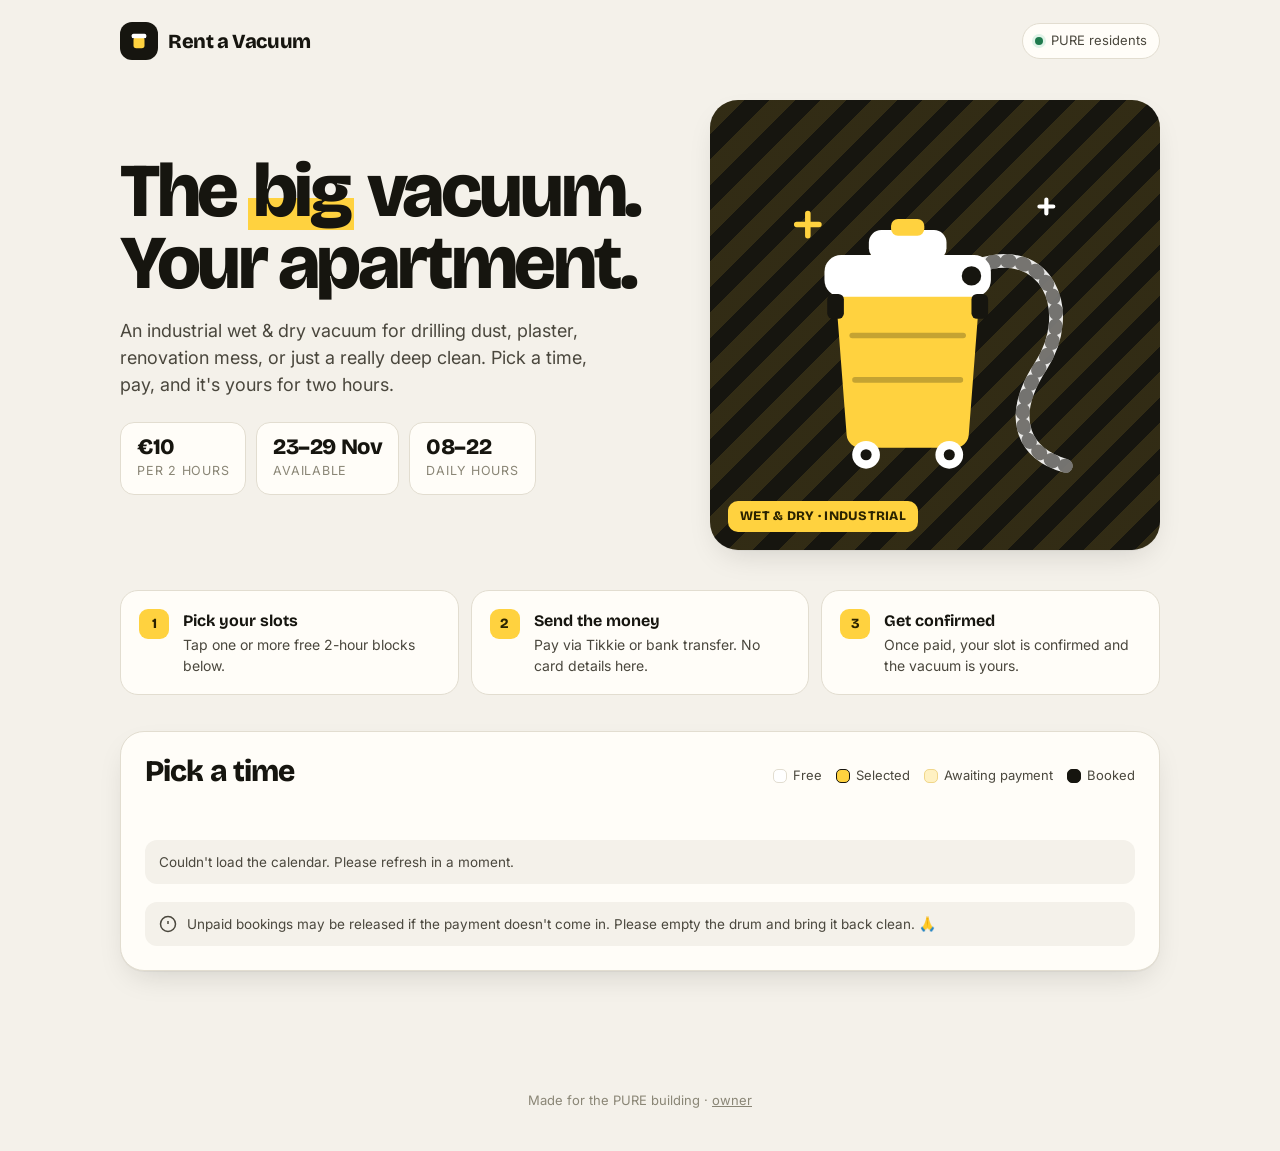
==== rentavacuum/index.html @ 5279eaf1 "Add Rent a Vacuum booking site Static booking page + owner admin backed by Supabase RPC functions.  " ====
<!doctype html>
<html lang="en">
<head>
  <meta charset="utf-8" />
  <meta name="viewport" content="width=device-width, initial-scale=1, viewport-fit=cover" />
  <title>Rent a Vacuum · PURE</title>
  <meta name="description" content="Book the industrial vacuum cleaner for your PURE apartment. €10 per 2-hour slot." />
  <meta name="theme-color" content="#16150f" />
  <link rel="icon" href="data:image/svg+xml,%3Csvg xmlns='http://www.w3.org/2000/svg' viewBox='0 0 64 64'%3E%3Crect width='64' height='64' rx='16' fill='%2316150f'/%3E%3Crect x='18' y='22' width='28' height='28' rx='6' fill='%23ffd23f'/%3E%3Crect x='14' y='16' width='36' height='9' rx='4' fill='%23fff'/%3E%3C/svg%3E" />
  <link rel="preconnect" href="https://fonts.googleapis.com" />
  <link rel="preconnect" href="https://fonts.gstatic.com" crossorigin />
  <link href="https://fonts.googleapis.com/css2?family=Bricolage+Grotesque:opsz,wght@12..96,600;12..96,800&family=Inter:wght@400;500;600;700&display=swap" rel="stylesheet" />
  <link rel="stylesheet" href="style.css" />
</head>
<body>
  <div class="wrap">
    <header class="top">
      <a class="brand" href="./">
        <span class="brand-mark">
          <svg viewBox="0 0 24 24" fill="none"><rect x="6" y="8" width="12" height="12" rx="3" fill="#ffd23f"/><rect x="4" y="4" width="16" height="5" rx="2" fill="#fff"/></svg>
        </span>
        Rent a Vacuum
      </a>
      <span class="pill"><span class="dot"></span> PURE residents</span>
    </header>

    <section class="hero">
      <div>
        <h1>The <em>big</em> vacuum.<br />Your apartment.</h1>
        <p class="lead">An industrial wet &amp; dry vacuum for drilling dust, plaster, renovation mess, or just a really deep clean. Pick a time, pay, and it's yours for two hours.</p>
        <div class="facts">
          <div class="fact"><b id="f-price">€10</b><span>per 2 hours</span></div>
          <div class="fact"><b id="f-dates">23–29 Nov</b><span>available</span></div>
          <div class="fact"><b id="f-hours">08–22</b><span>daily hours</span></div>
        </div>
      </div>
      <div class="hero-art" aria-hidden="true">
        <svg viewBox="0 0 240 240" fill="none" stroke-linecap="round" stroke-linejoin="round">
          <!-- hose -->
          <path d="M150 78 C 200 60, 222 110, 196 150 S 186 214, 214 222" stroke="#fff" stroke-width="10" opacity=".9"/>
          <path d="M150 78 C 200 60, 222 110, 196 150 S 186 214, 214 222" stroke="#16150f" stroke-width="10" stroke-dasharray="2 9" opacity=".55"/>
          <!-- drum -->
          <path d="M48 96 h104 l-8 104 a10 10 0 0 1 -10 9 H66 a10 10 0 0 1 -10 -9 Z" fill="#ffd23f"/>
          <path d="M60 128 h80" stroke="#16150f" stroke-width="4" opacity=".25"/>
          <path d="M62 160 h76" stroke="#16150f" stroke-width="4" opacity=".25"/>
          <!-- lid / motor -->
          <rect x="40" y="70" width="120" height="30" rx="12" fill="#fff"/>
          <rect x="72" y="52" width="56" height="22" rx="9" fill="#fff"/>
          <rect x="88" y="44" width="24" height="12" rx="5" fill="#ffd23f"/>
          <circle cx="146" cy="85" r="7" fill="#16150f"/>
          <!-- clips -->
          <rect x="42" y="98" width="12" height="18" rx="4" fill="#16150f"/>
          <rect x="146" y="98" width="12" height="18" rx="4" fill="#16150f"/>
          <!-- wheels -->
          <circle cx="70" cy="214" r="10" fill="#fff"/>
          <circle cx="130" cy="214" r="10" fill="#fff"/>
          <circle cx="70" cy="214" r="4" fill="#16150f"/>
          <circle cx="130" cy="214" r="4" fill="#16150f"/>
          <!-- sparkles -->
          <path d="M28 40 l0 16 M20 48 l16 0" stroke="#ffd23f" stroke-width="4"/>
          <path d="M200 30 l0 10 M195 35 l10 0" stroke="#fff" stroke-width="3"/>
        </svg>
        <span class="hero-tag">Wet &amp; dry · industrial</span>
      </div>
    </section>

    <section class="steps">
      <div class="step"><i>1</i><div><h3>Pick your slots</h3><p>Tap one or more free 2-hour blocks below.</p></div></div>
      <div class="step"><i>2</i><div><h3>Send the money</h3><p>Pay via Tikkie or bank transfer. No card details here.</p></div></div>
      <div class="step"><i>3</i><div><h3>Get confirmed</h3><p>Once paid, your slot is confirmed and the vacuum is yours.</p></div></div>
    </section>

    <section id="mine" class="card mine-box" hidden></section>

    <section class="card book" id="book">
      <div class="book-head">
        <h2>Pick a time</h2>
        <div class="legend">
          <span><i class="sw free"></i>Free</span>
          <span><i class="sw sel"></i>Selected</span>
          <span><i class="sw pend"></i>Awaiting payment</span>
          <span><i class="sw conf"></i>Booked</span>
        </div>
      </div>
      <div class="days" id="days"></div>
      <div class="slots" id="slots">
        <div class="skeleton"></div><div class="skeleton"></div><div class="skeleton"></div><div class="skeleton"></div>
      </div>
      <div class="note">
        <svg width="18" height="18" viewBox="0 0 24 24" fill="none" stroke="currentColor" stroke-width="2" style="flex:none;margin-top:1px"><circle cx="12" cy="12" r="10"/><path d="M12 8v4M12 16h.01"/></svg>
        <span>Unpaid bookings may be released if the payment doesn't come in. Please empty the drum and bring it back clean. 🙏</span>
      </div>
    </section>
  </div>

  <footer>Made for the PURE building · <a href="admin.html" rel="nofollow">owner</a></footer>

  <!-- cart -->
  <div class="cart" id="cart">
    <div class="sum"><span id="cart-count">0 slots</span><b id="cart-total">€0</b></div>
    <div style="display:flex;gap:8px">
      <button class="btn sm" style="background:rgba(255,255,255,.1);color:#fff" id="cart-clear">Clear</button>
      <button class="btn primary" id="cart-go">Book now →</button>
    </div>
  </div>

  <!-- booking modal -->
  <div class="modal" id="modal" role="dialog" aria-modal="true" aria-labelledby="m-title">
    <div class="sheet" id="sheet"></div>
  </div>

  <div class="toast" id="toast"></div>

  <script src="config.js"></script>
  <script src="app.js"></script>
</body>
</html>
---- rentavacuum/style.css ----
:root {
  --bg: #f4f1ea;
  --paper: #fffdf8;
  --ink: #16150f;
  --ink-2: #4a473d;
  --ink-3: #8a8676;
  --line: #e2ddd0;
  --accent: #ffd23f;
  --accent-ink: #2b2300;
  --free: #ffffff;
  --pending: #fff1c2;
  --pending-ink: #8a6200;
  --ok: #1f7a4d;
  --ok-bg: #dff3e7;
  --bad: #b3261e;
  --bad-bg: #fbe3e1;
  --radius: 18px;
  --shadow: 0 1px 0 rgba(22, 21, 15, .04), 0 12px 32px -12px rgba(22, 21, 15, .18);
  --display: "Bricolage Grotesque", system-ui, sans-serif;
  --body: "Inter", system-ui, -apple-system, sans-serif;
}

* { box-sizing: border-box; }
html, body { margin: 0; }
body {
  background: var(--bg);
  color: var(--ink);
  font: 15px/1.5 var(--body);
  -webkit-font-smoothing: antialiased;
  min-height: 100vh;
}
button { font: inherit; cursor: pointer; color: inherit; }
input, textarea { font: inherit; color: inherit; }
a { color: inherit; }

.wrap { max-width: 1080px; margin: 0 auto; padding: 0 20px; }

/* ---------- top bar ---------- */
.top { display: flex; align-items: center; justify-content: space-between; padding: 22px 0; }
.brand { display: flex; align-items: center; gap: 10px; font: 800 20px/1 var(--display); letter-spacing: -.02em; text-decoration: none; }
.brand-mark {
  width: 38px; height: 38px; border-radius: 12px; background: var(--ink); display: grid; place-items: center;
}
.brand-mark svg { width: 22px; height: 22px; }
.pill { display: inline-flex; align-items: center; gap: 8px; padding: 7px 12px; border-radius: 999px; border: 1px solid var(--line); background: var(--paper); font-size: 13px; color: var(--ink-2); }
.dot { width: 8px; height: 8px; border-radius: 50%; background: var(--ok); box-shadow: 0 0 0 3px var(--ok-bg); }

/* ---------- hero ---------- */
.hero { display: grid; grid-template-columns: 1.25fr 1fr; gap: 28px; align-items: center; padding: 18px 0 40px; }
.hero h1 { font: 800 clamp(40px, 7vw, 76px)/.95 var(--display); letter-spacing: -.045em; margin: 0 0 18px; }
.hero h1 em { font-style: normal; background: linear-gradient(transparent 58%, var(--accent) 58%, var(--accent) 92%, transparent 92%); padding: 0 .06em; }
.hero p.lead { font-size: 18px; color: var(--ink-2); max-width: 46ch; margin: 0 0 24px; }
.facts { display: flex; flex-wrap: wrap; gap: 10px; }
.fact { background: var(--paper); border: 1px solid var(--line); border-radius: 14px; padding: 12px 16px; min-width: 120px; }
.fact b { display: block; font: 800 22px/1.1 var(--display); letter-spacing: -.02em; }
.fact span { font-size: 12.5px; color: var(--ink-3); text-transform: uppercase; letter-spacing: .06em; }

.hero-art {
  position: relative; aspect-ratio: 1 / 1; border-radius: 28px; background: var(--ink); overflow: hidden;
  display: grid; place-items: center; box-shadow: var(--shadow);
}
.hero-art::before {
  content: ""; position: absolute; inset: 0;
  background-image: repeating-linear-gradient(-45deg, var(--accent) 0 18px, var(--ink) 18px 36px);
  opacity: .12;
}
.hero-art svg { position: relative; width: 74%; height: auto; }
.hero-tag {
  position: absolute; left: 18px; bottom: 18px; background: var(--accent); color: var(--accent-ink);
  font: 800 13px/1 var(--display); padding: 9px 12px; border-radius: 10px; letter-spacing: .02em; text-transform: uppercase;
}

/* ---------- steps ---------- */
.steps { display: grid; grid-template-columns: repeat(3, 1fr); gap: 12px; margin: 0 0 36px; }
.step { background: var(--paper); border: 1px solid var(--line); border-radius: var(--radius); padding: 18px; display: flex; gap: 14px; align-items: flex-start; }
.step i { font: 800 14px/1 var(--display); font-style: normal; flex: none; width: 30px; height: 30px; border-radius: 9px; display: grid; place-items: center; background: var(--accent); color: var(--accent-ink); }
.step h3 { margin: 2px 0 4px; font: 700 16px/1.2 var(--display); }
.step p { margin: 0; color: var(--ink-2); font-size: 14px; }

/* ---------- booking card ---------- */
.card { background: var(--paper); border: 1px solid var(--line); border-radius: 24px; box-shadow: var(--shadow); }
.book { padding: 24px; margin-bottom: 120px; }
.book-head { display: flex; justify-content: space-between; align-items: end; gap: 16px; flex-wrap: wrap; margin-bottom: 18px; }
.book-head h2 { font: 800 30px/1 var(--display); letter-spacing: -.03em; margin: 0; }
.legend { display: flex; gap: 14px; flex-wrap: wrap; font-size: 13px; color: var(--ink-2); }
.legend span { display: inline-flex; align-items: center; gap: 6px; }
.sw { width: 14px; height: 14px; border-radius: 5px; border: 1px solid var(--line); }
.sw.free { background: var(--free); }
.sw.sel { background: var(--accent); border-color: var(--ink); }
.sw.pend { background: var(--pending); border-color: #f0d68a; }
.sw.conf { background: var(--ink); border-color: var(--ink); }

.days { display: grid; grid-template-columns: repeat(7, minmax(0, 1fr)); gap: 8px; margin-bottom: 18px; }
.day {
  border: 1.5px solid var(--line); background: var(--bg); border-radius: 14px; padding: 10px 6px; text-align: center;
  transition: transform .12s, border-color .12s, background .12s;
}
.day:hover { transform: translateY(-1px); border-color: var(--ink-3); }
.day .dow { font-size: 12px; text-transform: uppercase; letter-spacing: .08em; color: var(--ink-3); font-weight: 600; }
.day .num { font: 800 24px/1.1 var(--display); letter-spacing: -.02em; }
.day .left { font-size: 11.5px; color: var(--ink-2); margin-top: 2px; }
.day.on { background: var(--ink); border-color: var(--ink); color: #fff; }
.day.on .dow, .day.on .left { color: rgba(255,255,255,.7); }
.day.full .left { color: var(--bad); }
.day.on.full .left { color: #ffb4ab; }
.day .bubble { display: inline-block; min-width: 18px; padding: 0 5px; border-radius: 9px; background: var(--accent); color: var(--accent-ink); font-size: 11px; font-weight: 700; margin-left: 3px; }

.slots { display: grid; grid-template-columns: repeat(auto-fill, minmax(150px, 1fr)); gap: 10px; }
.slot {
  position: relative; text-align: left; border: 1.5px solid var(--line); background: var(--free); border-radius: 16px;
  padding: 14px 14px 12px; min-height: 92px; transition: transform .12s, border-color .12s, box-shadow .12s;
}
.slot .t { font: 800 21px/1.05 var(--display); letter-spacing: -.02em; }
.slot .t small { font: 600 14px var(--body); color: var(--ink-3); letter-spacing: 0; }
.slot .s { margin-top: 10px; font-size: 13px; color: var(--ink-2); display: flex; justify-content: space-between; align-items: center; }
.slot:not(:disabled):hover { transform: translateY(-2px); border-color: var(--ink); box-shadow: 0 8px 20px -10px rgba(0,0,0,.3); }
.slot.sel { background: var(--accent); border-color: var(--ink); }
.slot.sel .t small, .slot.sel .s { color: var(--accent-ink); }
.slot.sel::after {
  content: ""; position: absolute; top: 12px; right: 12px; width: 20px; height: 20px; border-radius: 50%;
  background: var(--ink) url("data:image/svg+xml,%3Csvg xmlns='http://www.w3.org/2000/svg' viewBox='0 0 24 24' fill='none' stroke='%23ffd23f' stroke-width='3.5' stroke-linecap='round' stroke-linejoin='round'%3E%3Cpath d='M5 12l5 5L20 7'/%3E%3C/svg%3E") center/12px no-repeat;
}
.slot.pending { background: var(--pending); border-color: #f0d68a; cursor: not-allowed; }
.slot.pending .s { color: var(--pending-ink); }
.slot.confirmed { background: var(--ink); border-color: var(--ink); color: #fff; cursor: not-allowed; }
.slot.confirmed .t small, .slot.confirmed .s { color: rgba(255,255,255,.65); }
.slot.past { opacity: .45; cursor: not-allowed; background: repeating-linear-gradient(-45deg, var(--bg) 0 6px, var(--paper) 6px 12px); }
.slot.mine { outline: 2px dashed var(--ink); outline-offset: 2px; }

.note { margin-top: 18px; font-size: 13.5px; color: var(--ink-2); display: flex; gap: 10px; align-items: flex-start; background: var(--bg); padding: 12px 14px; border-radius: 12px; }

/* ---------- my bookings ---------- */
.mine-box { padding: 20px 24px; margin: 0 0 20px; }
.mine-box h3 { margin: 0 0 12px; font: 800 18px/1 var(--display); }
.mine-row { display: flex; justify-content: space-between; align-items: center; gap: 12px; padding: 10px 0; border-top: 1px solid var(--line); flex-wrap: wrap; }
.mine-row:first-of-type { border-top: 0; }
.badge { display: inline-flex; align-items: center; gap: 6px; font-size: 12.5px; font-weight: 600; padding: 4px 10px; border-radius: 999px; }
.badge.pending { background: var(--pending); color: var(--pending-ink); }
.badge.confirmed { background: var(--ok-bg); color: var(--ok); }
.badge.cancelled { background: var(--bad-bg); color: var(--bad); }

/* ---------- cart bar ---------- */
.cart {
  position: fixed; left: 50%; bottom: 18px; transform: translate(-50%, 140%); z-index: 20;
  width: min(680px, calc(100% - 24px)); background: var(--ink); color: #fff; border-radius: 20px;
  padding: 12px 12px 12px 20px; display: flex; align-items: center; justify-content: space-between; gap: 12px;
  box-shadow: 0 20px 50px -12px rgba(0,0,0,.45); transition: transform .3s cubic-bezier(.2,.9,.3,1.2);
}
.cart { visibility: hidden; }
.cart.show { transform: translate(-50%, 0); visibility: visible; }
.cart .sum { font-size: 13px; color: rgba(255,255,255,.7); }
.cart .sum b { display: block; color: #fff; font: 800 20px/1.1 var(--display); }

.btn {
  border: 0; border-radius: 14px; padding: 13px 20px; font-weight: 700; display: inline-flex; align-items: center; gap: 8px; justify-content: center;
  transition: transform .1s, filter .15s, opacity .15s;
}
.btn:active { transform: scale(.97); }
.btn:disabled { opacity: .5; cursor: not-allowed; }
.btn.primary { background: var(--accent); color: var(--accent-ink); }
.btn.primary:hover { filter: brightness(1.05); }
.btn.dark { background: var(--ink); color: #fff; }
.btn.ghost { background: transparent; border: 1.5px solid var(--line); }
.btn.ghost:hover { border-color: var(--ink); }
.btn.sm { padding: 8px 12px; border-radius: 10px; font-size: 13.5px; }
.btn.ok { background: var(--ok); color: #fff; }
.btn.bad { background: var(--bad-bg); color: var(--bad); }

/* ---------- modal ---------- */
.modal { position: fixed; inset: 0; z-index: 50; display: none; place-items: center; padding: 16px; background: rgba(22, 21, 15, .5); backdrop-filter: blur(4px); }
.modal.show { display: grid; animation: fade .2s; }
.sheet { width: min(480px, 100%); max-height: calc(100vh - 32px); overflow: auto; background: var(--paper); border-radius: 24px; padding: 26px; animation: pop .25s cubic-bezier(.2,.9,.3,1.2); }
.sheet h2 { margin: 0 0 6px; font: 800 26px/1.05 var(--display); letter-spacing: -.03em; }
.sheet .sub { color: var(--ink-2); margin: 0 0 18px; }
.chips { display: flex; flex-wrap: wrap; gap: 6px; margin-bottom: 18px; }
.chip { background: var(--bg); border: 1px solid var(--line); border-radius: 10px; padding: 6px 10px; font-size: 13px; font-weight: 600; }
label { display: block; font-size: 13px; font-weight: 600; margin: 0 0 6px; color: var(--ink-2); }
.field { margin-bottom: 14px; }
.row2 { display: grid; grid-template-columns: 1fr 1fr; gap: 12px; }
input[type=text], input[type=tel], input[type=email], input[type=password], textarea {
  width: 100%; border: 1.5px solid var(--line); background: #fff; border-radius: 12px; padding: 12px 14px; outline: none; transition: border-color .15s, box-shadow .15s;
}
input:focus, textarea:focus { border-color: var(--ink); box-shadow: 0 0 0 4px rgba(255, 210, 63, .45); }
textarea { resize: vertical; min-height: 70px; }
.total { display: flex; justify-content: space-between; align-items: center; padding: 14px 16px; border-radius: 14px; background: var(--bg); margin: 6px 0 18px; }
.total b { font: 800 24px/1 var(--display); }
.err { color: var(--bad); background: var(--bad-bg); padding: 10px 12px; border-radius: 10px; font-size: 13.5px; margin-bottom: 14px; display: none; }
.err.show { display: block; }
.actions { display: flex; gap: 10px; justify-content: flex-end; }

.success { text-align: center; }
.success .big { width: 72px; height: 72px; border-radius: 22px; background: var(--accent); display: grid; place-items: center; margin: 0 auto 16px; }
.pay { text-align: left; background: var(--bg); border-radius: 16px; padding: 16px; margin: 16px 0 20px; }
.pay b { font: 800 30px/1 var(--display); display: block; margin-bottom: 6px; }

/* ---------- footer / toast ---------- */
footer { text-align: center; color: var(--ink-3); font-size: 13px; padding: 0 0 40px; }
footer a { color: var(--ink-3); }
.toast { position: fixed; top: 18px; left: 50%; transform: translate(-50%, -150%); background: var(--ink); color: #fff; padding: 12px 18px; border-radius: 14px; z-index: 80; transition: transform .3s; font-size: 14px; max-width: calc(100% - 32px); }
.toast { visibility: hidden; }
.toast.show { transform: translate(-50%, 0); visibility: visible; }
.toast.bad { background: var(--bad); }

.skeleton { background: linear-gradient(90deg, var(--bg), #ebe6da, var(--bg)); background-size: 200% 100%; animation: sk 1.2s infinite; border-radius: 16px; min-height: 92px; }

@keyframes fade { from { opacity: 0; } }
@keyframes pop { from { transform: translateY(16px) scale(.98); opacity: 0; } }
@keyframes sk { to { background-position: -200% 0; } }

@media (max-width: 820px) {
  .hero { grid-template-columns: 1fr; }
  .hero-art { aspect-ratio: 16 / 9; order: -1; }
  .hero-art svg { width: 44%; }
  .steps { grid-template-columns: 1fr; }
}
@media (max-width: 560px) {
  .wrap { padding: 0 16px; }
  .book { padding: 16px; border-radius: 20px; }
  .days { gap: 5px; }
  .day { padding: 8px 2px; border-radius: 12px; }
  .day .num { font-size: 19px; }
  .day .dow { font-size: 10.5px; }
  .day .left { font-size: 10px; }
  .day .bubble { display: none; }
  .slots { grid-template-columns: 1fr 1fr; gap: 8px; }
  .slot { min-height: 82px; padding: 12px; }
  .row2 { grid-template-columns: 1fr; gap: 0; }
  .facts .fact { flex: 1; min-width: 0; padding: 10px 12px; }
  .fact b { font-size: 19px; }
  .fact span { font-size: 10.5px; }
}
@media (prefers-reduced-motion: reduce) { * { animation: none !important; transition: none !important; } }
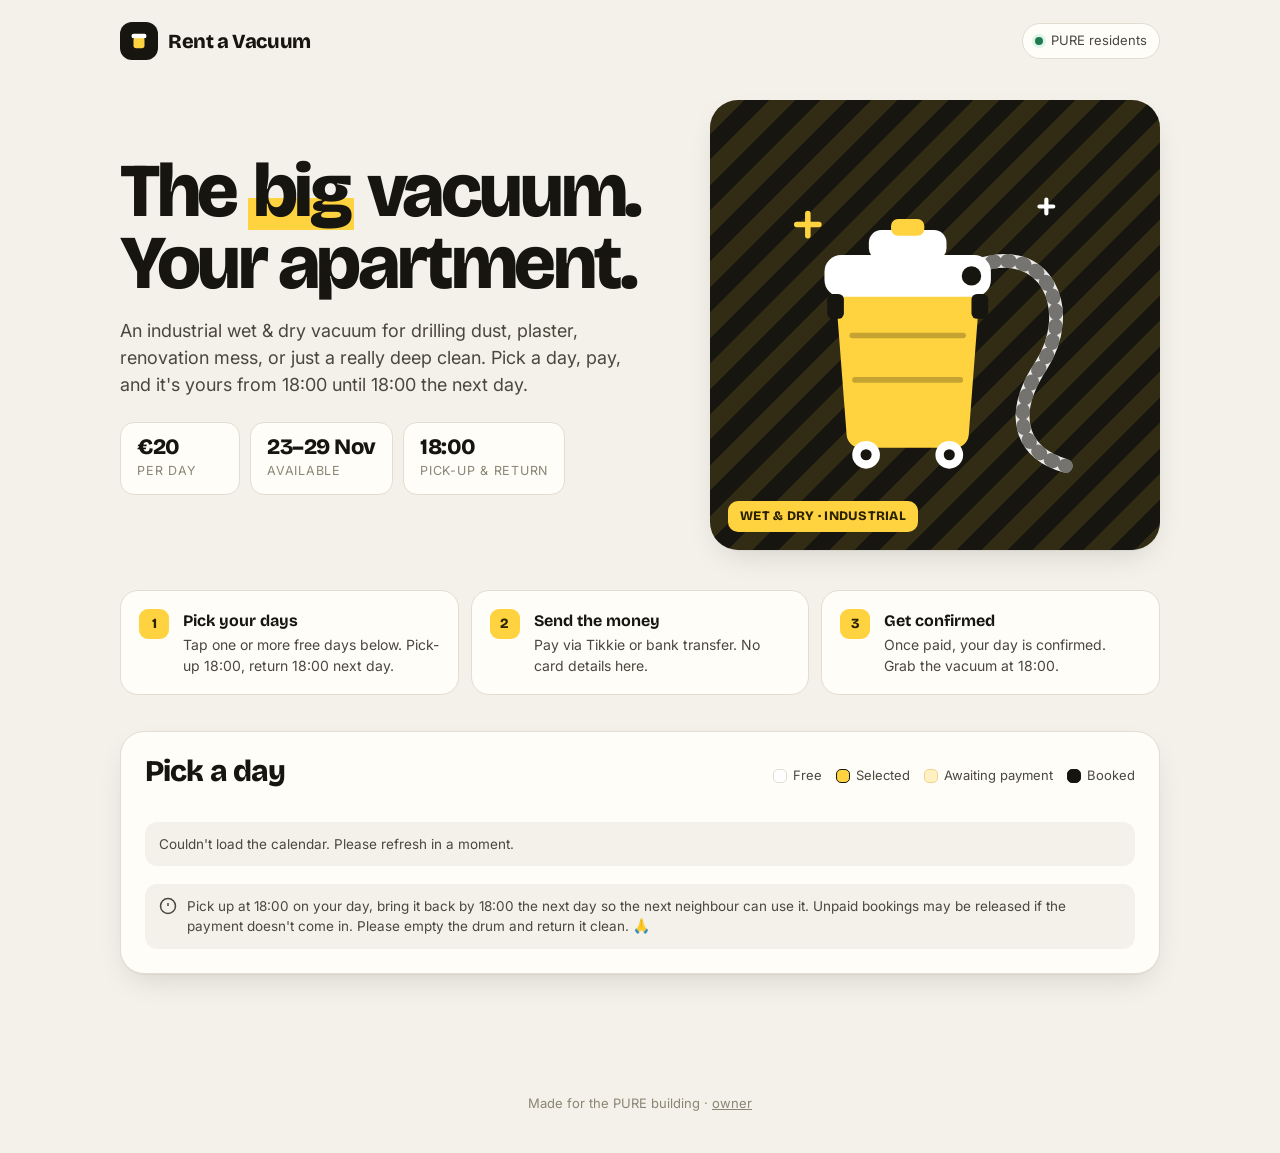
==== commit ee273eb0: "Rent a Vacuum: switch to daily rentals (€20/day, 18:00 → 18:00) Co-Authored-By: Claude Opus 5.5 <nor" ====
--- a/rentavacuum/index.html
+++ b/rentavacuum/index.html
@@ -4,7 +4,7 @@
   <meta charset="utf-8" />
   <meta name="viewport" content="width=device-width, initial-scale=1, viewport-fit=cover" />
   <title>Rent a Vacuum · PURE</title>
-  <meta name="description" content="Book the industrial vacuum cleaner for your PURE apartment. €10 per 2-hour slot." />
+  <meta name="description" content="Book the industrial vacuum cleaner for your PURE apartment. €20 per day." />
   <meta name="theme-color" content="#16150f" />
   <link rel="icon" href="data:image/svg+xml,%3Csvg xmlns='http://www.w3.org/2000/svg' viewBox='0 0 64 64'%3E%3Crect width='64' height='64' rx='16' fill='%2316150f'/%3E%3Crect x='18' y='22' width='28' height='28' rx='6' fill='%23ffd23f'/%3E%3Crect x='14' y='16' width='36' height='9' rx='4' fill='%23fff'/%3E%3C/svg%3E" />
   <link rel="preconnect" href="https://fonts.googleapis.com" />
@@ -27,11 +27,11 @@
     <section class="hero">
       <div>
         <h1>The <em>big</em> vacuum.<br />Your apartment.</h1>
-        <p class="lead">An industrial wet &amp; dry vacuum for drilling dust, plaster, renovation mess, or just a really deep clean. Pick a time, pay, and it's yours for two hours.</p>
+        <p class="lead">An industrial wet &amp; dry vacuum for drilling dust, plaster, renovation mess, or just a really deep clean. Pick a day, pay, and it's yours from 18:00 until 18:00 the next day.</p>
         <div class="facts">
-          <div class="fact"><b id="f-price">€10</b><span>per 2 hours</span></div>
+          <div class="fact"><b id="f-price">€20</b><span>per day</span></div>
           <div class="fact"><b id="f-dates">23–29 Nov</b><span>available</span></div>
-          <div class="fact"><b id="f-hours">08–22</b><span>daily hours</span></div>
+          <div class="fact"><b id="f-hours">18:00</b><span>pick-up &amp; return</span></div>
         </div>
       </div>
       <div class="hero-art" aria-hidden="true">
@@ -65,16 +65,16 @@
     </section>
 
     <section class="steps">
-      <div class="step"><i>1</i><div><h3>Pick your slots</h3><p>Tap one or more free 2-hour blocks below.</p></div></div>
+      <div class="step"><i>1</i><div><h3>Pick your days</h3><p>Tap one or more free days below. Pick-up 18:00, return 18:00 next day.</p></div></div>
       <div class="step"><i>2</i><div><h3>Send the money</h3><p>Pay via Tikkie or bank transfer. No card details here.</p></div></div>
-      <div class="step"><i>3</i><div><h3>Get confirmed</h3><p>Once paid, your slot is confirmed and the vacuum is yours.</p></div></div>
+      <div class="step"><i>3</i><div><h3>Get confirmed</h3><p>Once paid, your day is confirmed. Grab the vacuum at 18:00.</p></div></div>
     </section>
 
     <section id="mine" class="card mine-box" hidden></section>
 
     <section class="card book" id="book">
       <div class="book-head">
-        <h2>Pick a time</h2>
+        <h2>Pick a day</h2>
         <div class="legend">
           <span><i class="sw free"></i>Free</span>
           <span><i class="sw sel"></i>Selected</span>
@@ -82,13 +82,12 @@
           <span><i class="sw conf"></i>Booked</span>
         </div>
       </div>
-      <div class="days" id="days"></div>
-      <div class="slots" id="slots">
+      <div class="slots days-list" id="slots">
         <div class="skeleton"></div><div class="skeleton"></div><div class="skeleton"></div><div class="skeleton"></div>
       </div>
       <div class="note">
         <svg width="18" height="18" viewBox="0 0 24 24" fill="none" stroke="currentColor" stroke-width="2" style="flex:none;margin-top:1px"><circle cx="12" cy="12" r="10"/><path d="M12 8v4M12 16h.01"/></svg>
-        <span>Unpaid bookings may be released if the payment doesn't come in. Please empty the drum and bring it back clean. 🙏</span>
+        <span>Pick up at 18:00 on your day, bring it back by 18:00 the next day so the next neighbour can use it. Unpaid bookings may be released if the payment doesn't come in. Please empty the drum and return it clean. 🙏</span>
       </div>
     </section>
   </div>
--- a/rentavacuum/style.css
+++ b/rentavacuum/style.css
@@ -106,6 +106,14 @@
 .day .bubble { display: inline-block; min-width: 18px; padding: 0 5px; border-radius: 9px; background: var(--accent); color: var(--accent-ink); font-size: 11px; font-weight: 700; margin-left: 3px; }
 
 .slots { display: grid; grid-template-columns: repeat(auto-fill, minmax(150px, 1fr)); gap: 10px; }
+.slot.dayslot { min-height: 150px; padding: 16px; display: flex; flex-direction: column; }
+.dayslot .dw { font-size: 12.5px; text-transform: uppercase; letter-spacing: .08em; font-weight: 700; color: var(--ink-3); }
+.dayslot .t { font-size: 30px; margin-top: 2px; }
+.dayslot .range { font-size: 13px; color: var(--ink-2); margin-top: 4px; }
+.dayslot .s { margin-top: auto; padding-top: 10px; font-weight: 600; }
+.slot.sel .dw, .slot.sel .range { color: var(--accent-ink); }
+.slot.confirmed .dw, .slot.confirmed .range { color: rgba(255,255,255,.65); }
+.slot.pending .range { color: var(--pending-ink); }
 .slot {
   position: relative; text-align: left; border: 1.5px solid var(--line); background: var(--free); border-radius: 16px;
   padding: 14px 14px 12px; min-height: 92px; transition: transform .12s, border-color .12s, box-shadow .12s;
@@ -223,6 +231,8 @@
   .day .left { font-size: 10px; }
   .day .bubble { display: none; }
   .slots { grid-template-columns: 1fr 1fr; gap: 8px; }
+  .slot.dayslot { min-height: 128px; padding: 14px; }
+  .dayslot .t { font-size: 24px; }
   .slot { min-height: 82px; padding: 12px; }
   .row2 { grid-template-columns: 1fr; gap: 0; }
   .facts .fact { flex: 1; min-width: 0; padding: 10px 12px; }
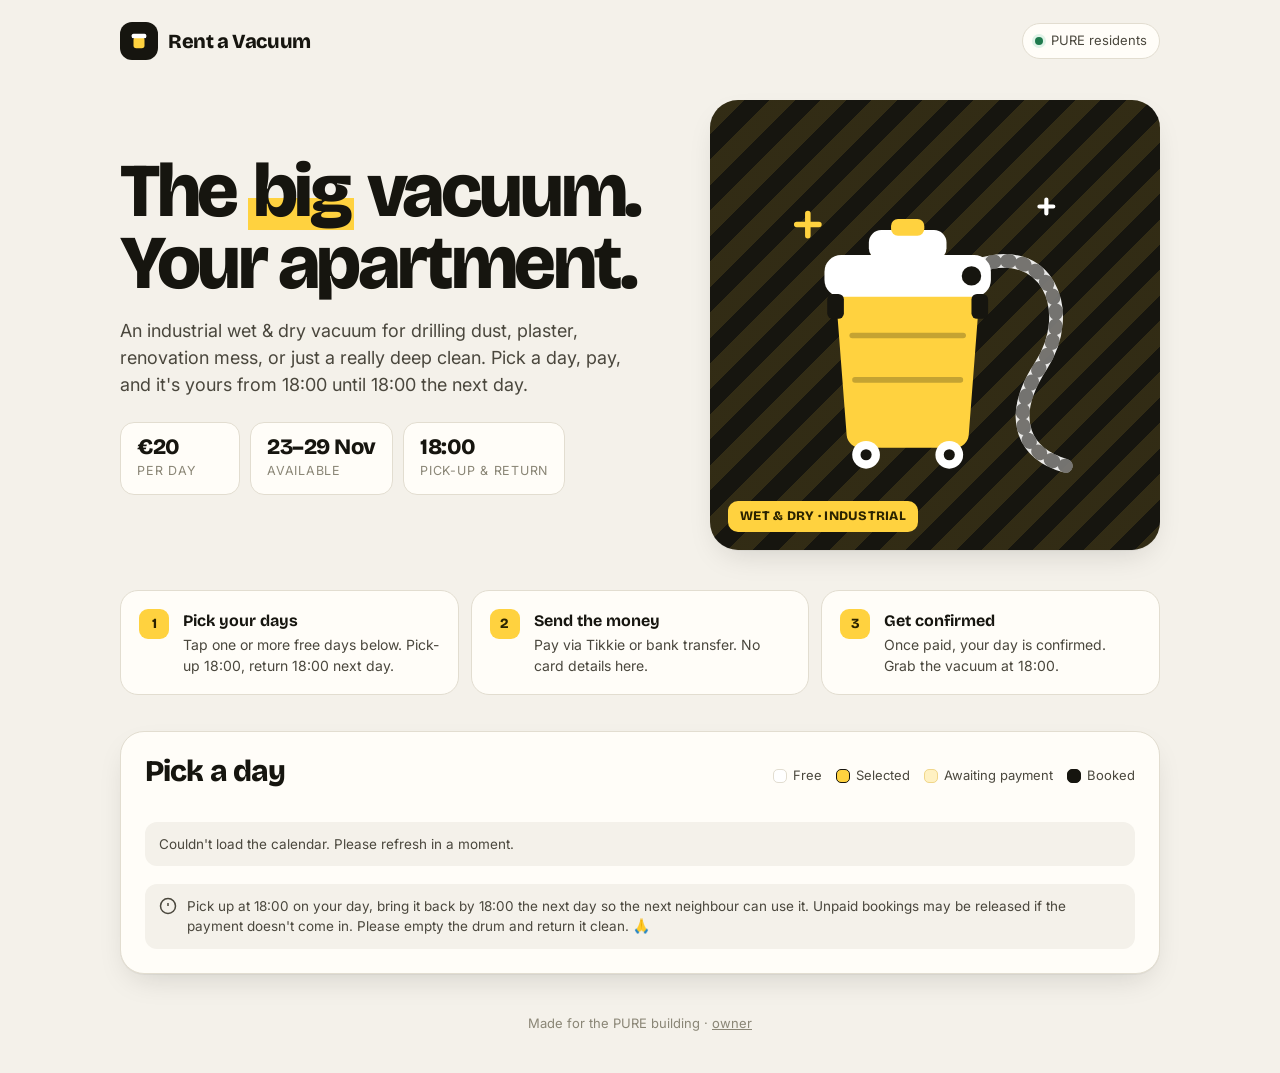
==== commit 0ee55a39: "Rent a Vacuum: keep Book now bar inside the calendar card, 7-day row on desktop Co-Authored-By: Clau" ====
--- a/rentavacuum/index.html
+++ b/rentavacuum/index.html
@@ -85,6 +85,13 @@
       <div class="slots days-list" id="slots">
         <div class="skeleton"></div><div class="skeleton"></div><div class="skeleton"></div><div class="skeleton"></div>
       </div>
+      <div class="cart" id="cart">
+        <div class="sum"><span id="cart-count">0 days</span><b id="cart-total">€0</b></div>
+        <div style="display:flex;gap:8px">
+          <button class="btn sm" style="background:rgba(255,255,255,.1);color:#fff" id="cart-clear">Clear</button>
+          <button class="btn primary" id="cart-go">Book now →</button>
+        </div>
+      </div>
       <div class="note">
         <svg width="18" height="18" viewBox="0 0 24 24" fill="none" stroke="currentColor" stroke-width="2" style="flex:none;margin-top:1px"><circle cx="12" cy="12" r="10"/><path d="M12 8v4M12 16h.01"/></svg>
         <span>Pick up at 18:00 on your day, bring it back by 18:00 the next day so the next neighbour can use it. Unpaid bookings may be released if the payment doesn't come in. Please empty the drum and return it clean. 🙏</span>
@@ -93,15 +100,6 @@
   </div>
 
   <footer>Made for the PURE building · <a href="admin.html" rel="nofollow">owner</a></footer>
-
-  <!-- cart -->
-  <div class="cart" id="cart">
-    <div class="sum"><span id="cart-count">0 slots</span><b id="cart-total">€0</b></div>
-    <div style="display:flex;gap:8px">
-      <button class="btn sm" style="background:rgba(255,255,255,.1);color:#fff" id="cart-clear">Clear</button>
-      <button class="btn primary" id="cart-go">Book now →</button>
-    </div>
-  </div>
 
   <!-- booking modal -->
   <div class="modal" id="modal" role="dialog" aria-modal="true" aria-labelledby="m-title">
--- a/rentavacuum/style.css
+++ b/rentavacuum/style.css
@@ -79,7 +79,7 @@
 
 /* ---------- booking card ---------- */
 .card { background: var(--paper); border: 1px solid var(--line); border-radius: 24px; box-shadow: var(--shadow); }
-.book { padding: 24px; margin-bottom: 120px; }
+.book { padding: 24px; margin-bottom: 40px; }
 .book-head { display: flex; justify-content: space-between; align-items: end; gap: 16px; flex-wrap: wrap; margin-bottom: 18px; }
 .book-head h2 { font: 800 30px/1 var(--display); letter-spacing: -.03em; margin: 0; }
 .legend { display: flex; gap: 14px; flex-wrap: wrap; font-size: 13px; color: var(--ink-2); }
@@ -149,13 +149,12 @@
 
 /* ---------- cart bar ---------- */
 .cart {
-  position: fixed; left: 50%; bottom: 18px; transform: translate(-50%, 140%); z-index: 20;
-  width: min(680px, calc(100% - 24px)); background: var(--ink); color: #fff; border-radius: 20px;
-  padding: 12px 12px 12px 20px; display: flex; align-items: center; justify-content: space-between; gap: 12px;
-  box-shadow: 0 20px 50px -12px rgba(0,0,0,.45); transition: transform .3s cubic-bezier(.2,.9,.3,1.2);
-}
-.cart { visibility: hidden; }
-.cart.show { transform: translate(-50%, 0); visibility: visible; }
+  position: sticky; bottom: 16px; z-index: 20; margin-top: 18px;
+  background: var(--ink); color: #fff; border-radius: 18px;
+  padding: 12px 12px 12px 20px; display: none; align-items: center; justify-content: space-between; gap: 12px;
+  box-shadow: 0 16px 40px -14px rgba(0,0,0,.5);
+}
+.cart.show { display: flex; animation: pop .25s cubic-bezier(.2,.9,.3,1.2); }
 .cart .sum { font-size: 13px; color: rgba(255,255,255,.7); }
 .cart .sum b { display: block; color: #fff; font: 800 20px/1.1 var(--display); }
 
@@ -240,3 +239,10 @@
   .fact span { font-size: 10.5px; }
 }
 @media (prefers-reduced-motion: reduce) { * { animation: none !important; transition: none !important; } }
+@media (min-width: 980px) {
+  .slots.days-list { grid-template-columns: repeat(7, minmax(0, 1fr)); }
+  .days-list .dayslot { padding: 14px 12px; }
+  .days-list .dayslot .dw { font-size: 11px; }
+  .days-list .dayslot .t { font-size: 24px; }
+  .days-list .dayslot .range { font-size: 11.5px; white-space: nowrap; letter-spacing: -.01em; }
+}
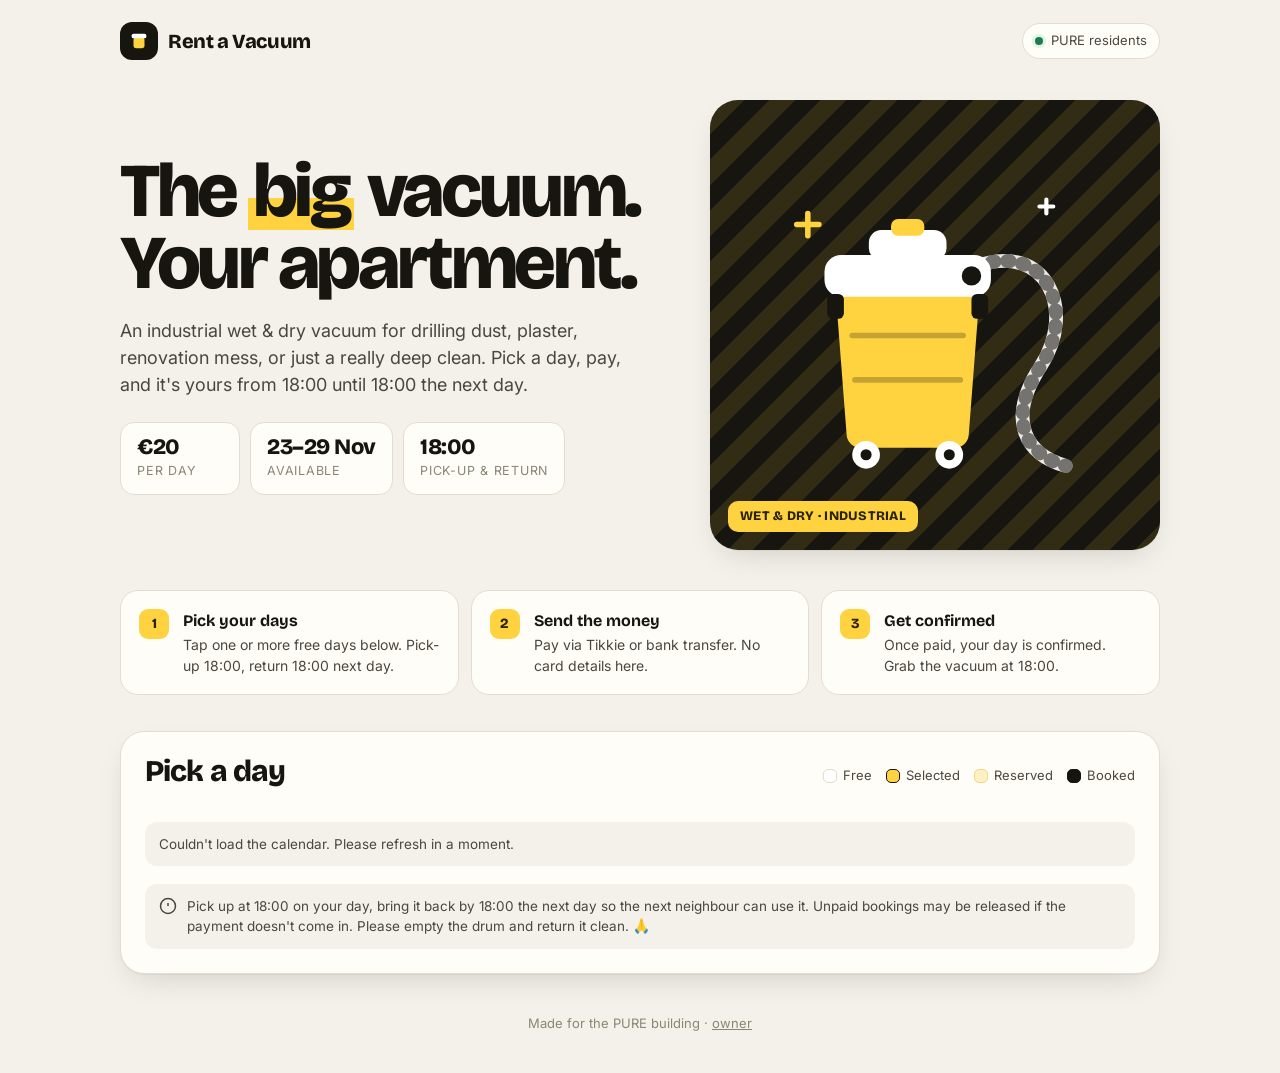
==== commit a64f4088: "Rent a Vacuum: show pending days as Reserved to residents Co-Authored-By: Claude Opus 5.5 <noreply@a" ====
--- a/rentavacuum/index.html
+++ b/rentavacuum/index.html
@@ -78,7 +78,7 @@
         <div class="legend">
           <span><i class="sw free"></i>Free</span>
           <span><i class="sw sel"></i>Selected</span>
-          <span><i class="sw pend"></i>Awaiting payment</span>
+          <span><i class="sw pend"></i>Reserved</span>
           <span><i class="sw conf"></i>Booked</span>
         </div>
       </div>
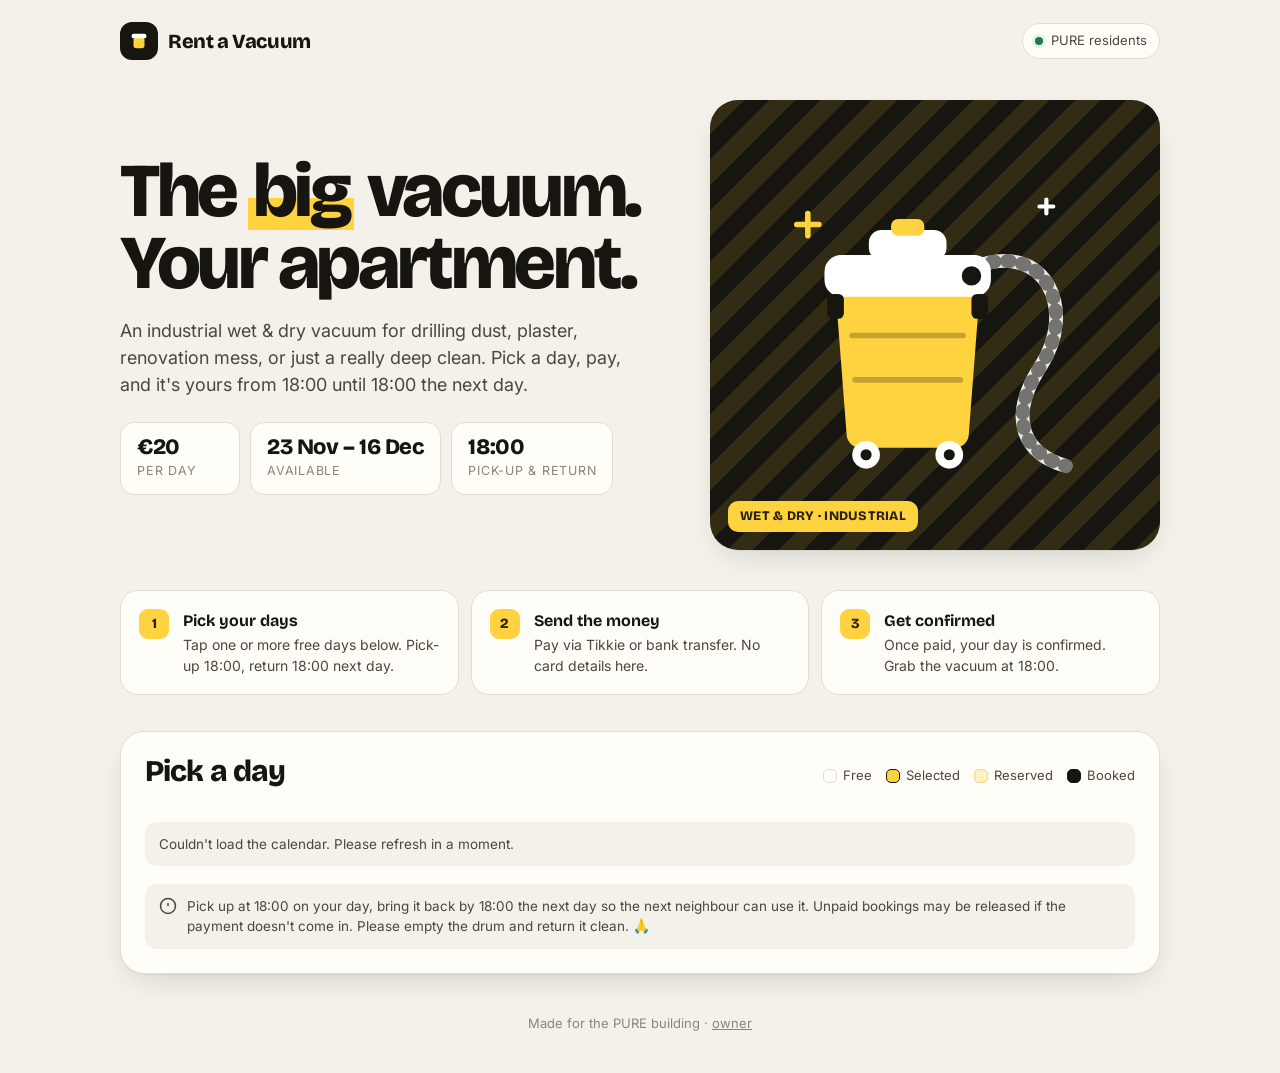
==== commit f2d15744: "Rent a Vacuum: run until 16 Dec (machine back 17 Dec), calendar layout Co-Authored-By: Claude Opus 5" ====
--- a/rentavacuum/index.html
+++ b/rentavacuum/index.html
@@ -30,7 +30,7 @@
         <p class="lead">An industrial wet &amp; dry vacuum for drilling dust, plaster, renovation mess, or just a really deep clean. Pick a day, pay, and it's yours from 18:00 until 18:00 the next day.</p>
         <div class="facts">
           <div class="fact"><b id="f-price">€20</b><span>per day</span></div>
-          <div class="fact"><b id="f-dates">23–29 Nov</b><span>available</span></div>
+          <div class="fact"><b id="f-dates">23 Nov – 16 Dec</b><span>available</span></div>
           <div class="fact"><b id="f-hours">18:00</b><span>pick-up &amp; return</span></div>
         </div>
       </div>
--- a/rentavacuum/style.css
+++ b/rentavacuum/style.css
@@ -246,3 +246,8 @@
   .days-list .dayslot .t { font-size: 24px; }
   .days-list .dayslot .range { font-size: 11.5px; white-space: nowrap; letter-spacing: -.01em; }
 }
+
+.slots .pad { display: none; }
+@media (min-width: 980px) { .slots.days-list .pad { display: block; } }
+/* long list on phones: hide days that have passed */
+@media (max-width: 979px) { .slots.days-list .slot.past { display: none; } }
